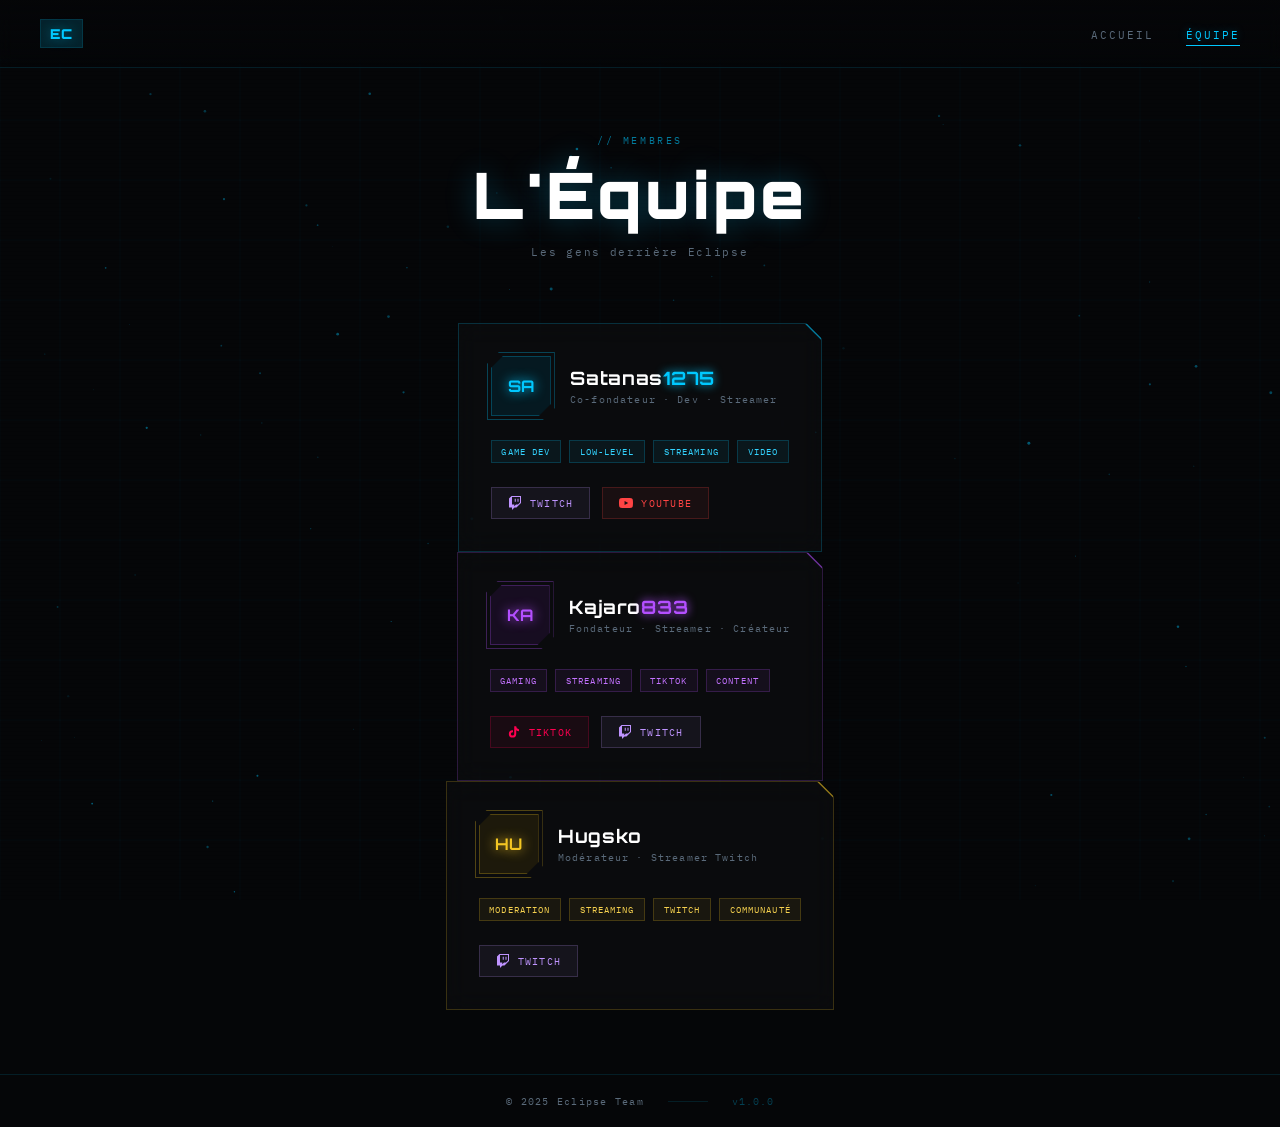
==== team/index.html @ 4bcd733f "Add files via upload" ====
<!DOCTYPE html>
<html lang="fr" dir="ltr">
<head>
    <meta charset="utf-8">
    <meta name="viewport" content="width=device-width, initial-scale=1.0">
    <meta name="description" content="Eclipse Team — L'équipe">
    <meta name="author" content="Eclipse Team">
    <title>Eclipse Team — Équipe</title>
    <link rel="preconnect" href="https://fonts.googleapis.com">
    <link rel="preconnect" href="https://fonts.gstatic.com" crossorigin>
    <link href="https://fonts.googleapis.com/css2?family=Orbitron:wght@400;700;900&family=IBM+Plex+Mono:wght@300;400&display=swap" rel="stylesheet">
    <link rel="stylesheet" href="style.css">
    <link rel="stylesheet" href="../style.css">
</head>
<body>

    <canvas id="bg-canvas"></canvas>
    <div class="scanlines"></div>

    <header>
        <nav>
            <div class="logo-mark">EC</div>
            <ul>
                <li><a href="../" class="nav-link">Accueil</a></li>
                <li><a href="" class="nav-link active">Équipe</a></li>
            </ul>
        </nav>
    </header>

    <main>
        <div class="page-header">
            <span class="page-label">// MEMBRES</span>
            <h2 class="page-title">L'Équipe</h2>
            <p class="page-sub">Les gens derrière Eclipse</p>
        </div>

            <!-- ── Satanas1275 ── -->
            <div class="card" style="--accent:#00c8ff; --i:0">
                <div class="card-glow"></div>
                <div class="card-top">
                    <div class="avatar">
                        <span class="avatar-initials">SA</span>
                        <div class="avatar-ring"></div>
                    </div>
                    <div class="card-id">
                        <h3 class="card-name">Satanas<span class="name-suffix">1275</span></h3>
                        <span class="card-role">Co-fondateur · Dev · Streamer</span>
                    </div>
                </div>

                <div class="card-tags">
                    <span class="chip">Game Dev</span>
                    <span class="chip">Low-level</span>
                    <span class="chip">Streaming</span>
                    <span class="chip">Video</span>
                </div>

                <div class="card-socials">
                    <!-- Twitch -->
                    <a href="https://twitch.tv/satanas_tw" target="_blank" rel="noopener" class="social-btn twitch">
                        <svg viewBox="0 0 24 24" fill="currentColor" width="14" height="14"><path d="M11.571 4.714h1.715v5.143H11.57zm4.715 0H18v5.143h-1.714zM6 0L1.714 4.286v15.428h5.143V24l4.286-4.286h3.428L22.286 12V0zm14.571 11.143l-3.428 3.428h-3.429l-3 3v-3H6.857V1.714h13.714z"/></svg>
                        Twitch
                    </a>
                    <!-- YouTube -->
                    <a href="https://youtube.com/@satanas1275" target="_blank" rel="noopener" class="social-btn youtube">
                        <svg viewBox="0 0 24 24" fill="currentColor" width="14" height="14"><path d="M23.498 6.186a3.016 3.016 0 0 0-2.122-2.136C19.505 3.545 12 3.545 12 3.545s-7.505 0-9.377.505A3.017 3.017 0 0 0 .502 6.186C0 8.07 0 12 0 12s0 3.93.502 5.814a3.016 3.016 0 0 0 2.122 2.136c1.871.505 9.376.505 9.376.505s7.505 0 9.377-.505a3.015 3.015 0 0 0 2.122-2.136C24 15.93 24 12 24 12s0-3.93-.502-5.814zM9.545 15.568V8.432L15.818 12l-6.273 3.568z"/></svg>
                        YouTube
                    </a>
                </div>
            </div>

            <!-- ── Kajaro833 ── -->
            <div class="card" style="--accent:#b44fff; --i:1">
                <div class="card-glow"></div>
                <div class="card-top">
                    <div class="avatar">
                        <span class="avatar-initials">KA</span>
                        <div class="avatar-ring"></div>
                    </div>
                    <div class="card-id">
                        <h3 class="card-name">Kajaro<span class="name-suffix">833</span></h3>
                        <span class="card-role">Fondateur · Streamer · Créateur</span>
                    </div>
                </div>

                <div class="card-tags">
                    <span class="chip">Gaming</span>
                    <span class="chip">Streaming</span>
                    <span class="chip">TikTok</span>
                    <span class="chip">Content</span>
                </div>

                <div class="card-socials">
                    <!-- TikTok -->
                    <a href="https://tiktok.com/@kajaro_833" target="_blank" rel="noopener" class="social-btn tiktok">
                        <svg viewBox="0 0 24 24" fill="currentColor" width="14" height="14"><path d="M19.59 6.69a4.83 4.83 0 0 1-3.77-4.25V2h-3.45v13.67a2.89 2.89 0 0 1-2.88 2.5 2.89 2.89 0 0 1-2.89-2.89 2.89 2.89 0 0 1 2.89-2.89c.28 0 .54.04.79.1V9.01a6.34 6.34 0 0 0-.79-.05 6.34 6.34 0 0 0-6.34 6.34 6.34 6.34 0 0 0 6.34 6.34 6.34 6.34 0 0 0 6.33-6.34V9.05a8.16 8.16 0 0 0 4.77 1.52V7.12a4.85 4.85 0 0 1-1-.43z"/></svg>
                        TikTok
                    </a>
                    <!-- Twitch -->
                    <a href="https://twitch.tv/kajaro_833" target="_blank" rel="noopener" class="social-btn twitch">
                        <svg viewBox="0 0 24 24" fill="currentColor" width="14" height="14"><path d="M11.571 4.714h1.715v5.143H11.57zm4.715 0H18v5.143h-1.714zM6 0L1.714 4.286v15.428h5.143V24l4.286-4.286h3.428L22.286 12V0zm14.571 11.143l-3.428 3.428h-3.429l-3 3v-3H6.857V1.714h13.714z"/></svg>
                        Twitch
                    </a>
                </div>
            </div>

            <!-- ── Hugsko ── -->
            <div class="card" style="--accent:#f3c623; --i:2">
                <div class="card-glow"></div>
                <div class="card-top">
                    <div class="avatar">
                        <span class="avatar-initials">HU</span>
                        <div class="avatar-ring"></div>
                    </div>
                    <div class="card-id">
                        <h3 class="card-name">Hugsko</h3>
                        <span class="card-role">Modérateur · Streamer Twitch</span>
                    </div>
                </div>

                <div class="card-tags">
                    <span class="chip">Moderation</span>
                    <span class="chip">Streaming</span>
                    <span class="chip">Twitch</span>
                    <span class="chip">Communauté</span>
                </div>

                <div class="card-socials">
                    <!-- Twitch -->
                    <a href="https://twitch.tv/hugo_zzn" target="_blank" rel="noopener" class="social-btn twitch">
                        <svg viewBox="0 0 24 24" fill="currentColor" width="14" height="14"><path d="M11.571 4.714h1.715v5.143H11.57zm4.715 0H18v5.143h-1.714zM6 0L1.714 4.286v15.428h5.143V24l4.286-4.286h3.428L22.286 12V0zm14.571 11.143l-3.428 3.428h-3.429l-3 3v-3H6.857V1.714h13.714z"/></svg>
                        Twitch
                    </a>
                </div>
            </div>

        </div>
    </main>

    <footer>
        <span class="footer-copy">&copy; 2025 Eclipse Team</span>
        <span class="footer-line"></span>
        <span class="footer-mono">v1.0.0</span>
    </footer>

    <script>
        const canvas = document.getElementById('bg-canvas');
        const ctx = canvas.getContext('2d');
        let W, H, particles = [];

        function resize() { W = canvas.width = window.innerWidth; H = canvas.height = window.innerHeight; }

        class Particle {
            constructor() { this.reset(true); }
            reset(init) {
                this.x  = Math.random() * W;
                this.y  = init ? Math.random() * H : H + 10;
                this.vy = -(0.2 + Math.random() * 0.5);
                this.vx = (Math.random() - 0.5) * 0.2;
                this.r  = Math.random() * 1.2 + 0.3;
                this.a  = Math.random() * 0.4 + 0.08;
            }
            update() { this.x += this.vx; this.y += this.vy; if (this.y < -10) this.reset(false); }
            draw() {
                ctx.beginPath();
                ctx.arc(this.x, this.y, this.r, 0, Math.PI * 2);
                ctx.fillStyle = `rgba(0,200,255,${this.a})`;
                ctx.fill();
            }
        }

        function initParticles() { particles = Array.from({length: 100}, () => new Particle()); }

        function drawGrid() {
            ctx.strokeStyle = 'rgba(0,200,255,0.035)';
            ctx.lineWidth = 1;
            const step = 60;
            for (let x = 0; x < W; x += step) { ctx.beginPath(); ctx.moveTo(x,0); ctx.lineTo(x,H); ctx.stroke(); }
            for (let y = 0; y < H; y += step) { ctx.beginPath(); ctx.moveTo(0,y); ctx.lineTo(W,y); ctx.stroke(); }
        }

        function loop() {
            ctx.clearRect(0,0,W,H);
            drawGrid();
            particles.forEach(p => { p.update(); p.draw(); });
            requestAnimationFrame(loop);
        }

        resize(); initParticles(); loop();
        window.addEventListener('resize', () => { resize(); initParticles(); });
    </script>
</body>
</html>
---- team/style.css ----
/* ── Page header ────────────────────────────────────────────── */
.page-header {
    text-align: center;
    margin-bottom: 4rem;
    animation: fadeUp 0.6s ease both;
}

.page-label {
    font-family: var(--font-mono);
    font-size: 0.65rem;
    letter-spacing: 0.25em;
    color: var(--cyan);
    opacity: 0.6;
    background: transparent;
}

.page-title {
    font-family: var(--font-display);
    font-size: clamp(2.2rem, 6vw, 4rem);
    font-weight: 900;
    letter-spacing: 0.06em;
    color: #fff;
    text-shadow: 0 0 30px rgba(0,200,255,0.3);
    margin: 0.4rem 0 0.6rem;
    background: transparent;
}

.page-sub {
    font-family: var(--font-mono);
    font-size: 0.7rem;
    letter-spacing: 0.15em;
    color: var(--muted);
    background: transparent;
}

/* ── Cards grid ─────────────────────────────────────────────── */
.cards-grid {
    display: grid;
    grid-template-columns: repeat(auto-fit, minmax(300px, 380px));
    gap: 2rem;
    justify-content: center;
    width: 100%;
    max-width: 900px;
}

/* ── Card ───────────────────────────────────────────────────── */
.card {
    position: relative;
    border: 1px solid color-mix(in srgb, var(--accent) 20%, transparent);
    background: rgba(255,255,255,0.025);
    backdrop-filter: blur(12px);
    padding: 2rem;
    display: flex;
    flex-direction: column;
    gap: 1.5rem;
    overflow: hidden;
    animation: fadeUp 0.6s ease both;
    animation-delay: calc(var(--i) * 0.15s);
    transition: border-color 0.3s, transform 0.3s;
    clip-path: polygon(0 0, calc(100% - 16px) 0, 100% 16px, 100% 100%, 0 100%);
}

.card:hover {
    border-color: color-mix(in srgb, var(--accent) 50%, transparent);
    transform: translateY(-4px);
}

/* Corner cut accent */
.card::before {
    content: '';
    position: absolute;
    top: 0; right: 0;
    width: 16px; height: 16px;
    background: var(--accent);
    clip-path: polygon(0 0, 100% 0, 100% 100%);
    opacity: 0.6;
}

/* Glow effect on hover */
.card-glow {
    position: absolute;
    inset: 0;
    pointer-events: none;
    background: radial-gradient(ellipse at 50% -20%, color-mix(in srgb, var(--accent) 12%, transparent), transparent 70%);
    opacity: 0;
    transition: opacity 0.4s;
    z-index: 0;
}

.card:hover .card-glow { opacity: 1; }

/* ── Card top ───────────────────────────────────────────────── */
.card-top {
    display: flex;
    align-items: center;
    gap: 1.2rem;
    position: relative;
    z-index: 1;
    background: transparent;
}

/* ── Avatar ─────────────────────────────────────────────────── */
.avatar {
    position: relative;
    width: 60px; height: 60px;
    flex-shrink: 0;
    background: transparent;
}

.avatar-initials {
    position: absolute;
    inset: 0;
    display: flex;
    align-items: center;
    justify-content: center;
    font-family: var(--font-display);
    font-size: 1rem;
    font-weight: 700;
    color: var(--accent);
    background: color-mix(in srgb, var(--accent) 10%, #050608);
    border: 1px solid color-mix(in srgb, var(--accent) 25%, transparent);
    text-shadow: 0 0 12px var(--accent);
    clip-path: polygon(12px 0%, 100% 0%, 100% calc(100% - 12px), calc(100% - 12px) 100%, 0% 100%, 0% 12px);
}

.avatar-ring {
    position: absolute;
    inset: -4px;
    border: 1px solid color-mix(in srgb, var(--accent) 30%, transparent);
    clip-path: polygon(12px 0%, 100% 0%, 100% calc(100% - 12px), calc(100% - 12px) 100%, 0% 100%, 0% 12px);
    animation: ringPulse 3s infinite;
    background: transparent;
}

@keyframes ringPulse {
    0%,100% { opacity: 0.4; }
    50% { opacity: 1; }
}

/* ── Card ID ────────────────────────────────────────────────── */
.card-id {
    display: flex;
    flex-direction: column;
    gap: 0.3rem;
    background: transparent;
}

.card-name {
    font-family: var(--font-display);
    font-size: 1.15rem;
    font-weight: 700;
    color: #fff;
    letter-spacing: 0.04em;
    background: transparent;
}

.name-suffix {
    color: var(--accent);
    text-shadow: 0 0 10px var(--accent);
    background: transparent;
}

.card-role {
    font-family: var(--font-mono);
    font-size: 0.6rem;
    letter-spacing: 0.12em;
    color: var(--muted);
    background: transparent;
}

/* ── Chips ──────────────────────────────────────────────────── */
.card-tags {
    display: flex;
    flex-wrap: wrap;
    gap: 0.5rem;
    position: relative;
    z-index: 1;
    background: transparent;
}

.chip {
    font-family: var(--font-mono);
    font-size: 0.58rem;
    letter-spacing: 0.12em;
    text-transform: uppercase;
    color: color-mix(in srgb, var(--accent) 80%, white);
    border: 1px solid color-mix(in srgb, var(--accent) 20%, transparent);
    background: color-mix(in srgb, var(--accent) 6%, transparent);
    padding: 0.25rem 0.6rem;
}

/* ── Socials ────────────────────────────────────────────────── */
.card-socials {
    display: flex;
    gap: 0.75rem;
    flex-wrap: wrap;
    position: relative;
    z-index: 1;
    background: transparent;
}

.social-btn {
    display: inline-flex;
    align-items: center;
    gap: 0.5rem;
    font-family: var(--font-mono);
    font-size: 0.65rem;
    letter-spacing: 0.12em;
    text-transform: uppercase;
    text-decoration: none;
    padding: 0.5rem 1rem;
    border: 1px solid transparent;
    transition: background 0.2s, border-color 0.2s, box-shadow 0.2s, transform 0.15s;
}

.social-btn:hover { transform: translateY(-2px); }

.social-btn.twitch {
    color: #bf94ff;
    border-color: rgba(191,148,255,0.2);
    background: rgba(191,148,255,0.06);
}
.social-btn.twitch:hover {
    background: rgba(191,148,255,0.14);
    border-color: rgba(191,148,255,0.5);
    box-shadow: 0 0 14px rgba(191,148,255,0.25);
}

.social-btn.youtube {
    color: #ff4444;
    border-color: rgba(255,68,68,0.2);
    background: rgba(255,68,68,0.06);
}
.social-btn.youtube:hover {
    background: rgba(255,68,68,0.14);
    border-color: rgba(255,68,68,0.5);
    box-shadow: 0 0 14px rgba(255,68,68,0.25);
}

.social-btn.tiktok {
    color: #ff0050;
    border-color: rgba(255,0,80,0.2);
    background: rgba(255,0,80,0.06);
}
.social-btn.tiktok:hover {
    background: rgba(255,0,80,0.14);
    border-color: rgba(255,0,80,0.5);
    box-shadow: 0 0 14px rgba(255,0,80,0.25);
}

/* ── Responsive ─────────────────────────────────────────────── */
@media (max-width: 500px) {
    .cards-grid { grid-template-columns: 1fr; }
    .card { padding: 1.5rem; }
}
---- style.css ----
/* ── Variables ──────────────────────────────────────────────── */
:root {
    --cyan:    #00c8ff;
    --cyan-dim: rgba(0,200,255,0.15);
    --cyan-glow: rgba(0,200,255,0.4);
    --bg:      #050608;
    --surface: rgba(255,255,255,0.03);
    --border:  rgba(0,200,255,0.12);
    --text:    #e8edf2;
    --muted:   #5a6a7a;
    --font-display: 'Orbitron', sans-serif;
    --font-mono:    'IBM Plex Mono', monospace;
}

/* ── Reset ──────────────────────────────────────────────────── */
*, *::before, *::after {
    margin: 0; padding: 0; box-sizing: border-box;
}

html { scroll-behavior: smooth; }

body {
    background-color: var(--bg);
    color: var(--text);
    font-family: var(--font-mono);
    min-height: 100vh;
    display: flex;
    flex-direction: column;
    overflow-x: hidden;
}

/* ── Canvas background ──────────────────────────────────────── */
#bg-canvas {
    position: fixed;
    inset: 0;
    z-index: 0;
    pointer-events: none;
}

/* ── Scanlines ──────────────────────────────────────────────── */
.scanlines {
    position: fixed;
    inset: 0;
    z-index: 1;
    pointer-events: none;
    background: repeating-linear-gradient(
        to bottom,
        transparent 0px,
        transparent 3px,
        rgba(0,0,0,0.08) 3px,
        rgba(0,0,0,0.08) 4px
    );
}

/* ── Header / Nav ───────────────────────────────────────────── */
header {
    position: fixed;
    top: 0; left: 0; right: 0;
    z-index: 100;
    padding: 1.2rem 2.5rem;
    background: linear-gradient(to bottom, rgba(5,6,8,0.95), transparent);
    backdrop-filter: blur(8px);
    border-bottom: 1px solid var(--border);
}

nav {
    display: flex;
    align-items: center;
    gap: 2rem;
    max-width: 1200px;
    margin: 0 auto;
    background: transparent; /* reset global * override */
}

.logo-mark {
    font-family: var(--font-display);
    font-size: 0.85rem;
    font-weight: 900;
    letter-spacing: 0.1em;
    color: var(--cyan);
    border: 1px solid var(--border);
    padding: 0.3rem 0.55rem;
    background: var(--cyan-dim);
    text-shadow: 0 0 12px var(--cyan-glow);
}

nav ul {
    list-style: none;
    display: flex;
    gap: 2rem;
    margin-left: auto;
    background: transparent;
}

nav ul li { background: transparent; }

.nav-link {
    font-family: var(--font-mono);
    font-size: 0.7rem;
    letter-spacing: 0.18em;
    text-transform: uppercase;
    color: var(--muted);
    text-decoration: none;
    transition: color 0.2s;
    position: relative;
    background: transparent;
}

.nav-link::after {
    content: '';
    position: absolute;
    bottom: -4px; left: 0;
    width: 0; height: 1px;
    background: var(--cyan);
    transition: width 0.25s;
}

.nav-link:hover, .nav-link.active {
    color: var(--cyan);
    text-shadow: 0 0 8px var(--cyan-glow);
}
.nav-link:hover::after, .nav-link.active::after { width: 100%; }

/* ── Main ───────────────────────────────────────────────────── */
main {
    flex: 1;
    display: flex;
    flex-direction: column;
    align-items: center;
    justify-content: center;
    position: relative;
    z-index: 10;
    padding: 8rem 2rem 4rem;
}

/* ── Hero ───────────────────────────────────────────────────── */
.hero {
    text-align: center;
    display: flex;
    flex-direction: column;
    align-items: center;
    gap: 2rem;
    animation: fadeUp 0.8s ease both;
}

@keyframes fadeUp {
    from { opacity: 0; transform: translateY(30px); }
    to   { opacity: 1; transform: translateY(0); }
}

/* ── Glitch title ───────────────────────────────────────────── */
.glitch-wrapper { position: relative; }

.glitch {
    font-family: var(--font-display);
    font-size: clamp(4rem, 14vw, 9rem);
    font-weight: 900;
    letter-spacing: 0.08em;
    color: #fff;
    text-shadow:
        0 0 20px rgba(0,200,255,0.5),
        0 0 60px rgba(0,200,255,0.2);
    position: relative;
    animation: glitchAnim 6s infinite;
    user-select: none;
}

.glitch::before,
.glitch::after {
    content: attr(data-text);
    position: absolute;
    top: 0; left: 0;
    width: 100%;
    font-family: var(--font-display);
    font-weight: 900;
}

.glitch::before {
    color: var(--cyan);
    animation: glitch1 6s infinite;
    clip-path: polygon(0 20%, 100% 20%, 100% 40%, 0 40%);
    opacity: 0.7;
}

.glitch::after {
    color: #ff3060;
    animation: glitch2 6s infinite;
    clip-path: polygon(0 60%, 100% 60%, 100% 75%, 0 75%);
    opacity: 0.5;
}

@keyframes glitchAnim {
    0%,90%,100% { transform: none; }
    92%  { transform: skew(-1deg); }
    94%  { transform: skew(1deg); }
}

@keyframes glitch1 {
    0%,90%,100% { transform: none; opacity:0; }
    91%  { transform: translate(-4px, 0); opacity:0.7; }
    93%  { transform: translate(4px, 0); opacity:0.7; }
    95%  { transform: none; opacity:0; }
}

@keyframes glitch2 {
    0%,90%,100% { transform: none; opacity:0; }
    92%  { transform: translate(3px, 0); opacity:0.5; }
    94%  { transform: translate(-3px,0); opacity:0.5; }
    96%  { transform: none; opacity:0; }
}

/* ── Tagline ────────────────────────────────────────────────── */
.tagline {
    display: flex;
    align-items: center;
    gap: 0.8rem;
    flex-wrap: wrap;
    justify-content: center;
}

.tag {
    font-family: var(--font-mono);
    font-size: 0.7rem;
    letter-spacing: 0.2em;
    color: var(--muted);
    animation: fadeUp 0.6s ease both;
    animation-delay: calc(0.3s + var(--i) * 0.1s);
    transition: color 0.2s;
}

.tag:hover { color: var(--cyan); }

.dot {
    color: var(--border);
    font-size: 0.8rem;
}

/* ── CTA row ────────────────────────────────────────────────── */
.cta-row {
    display: flex;
    align-items: center;
    gap: 1.5rem;
    margin-top: 0.5rem;
    animation: fadeUp 0.6s 0.7s ease both;
}

.btn-primary {
    font-family: var(--font-mono);
    font-size: 0.7rem;
    letter-spacing: 0.18em;
    text-transform: uppercase;
    color: var(--bg);
    background: var(--cyan);
    padding: 0.75rem 1.8rem;
    text-decoration: none;
    clip-path: polygon(8px 0%, 100% 0%, calc(100% - 8px) 100%, 0% 100%);
    transition: background 0.2s, box-shadow 0.2s;
    box-shadow: 0 0 20px var(--cyan-glow);
}

.btn-primary:hover {
    background: #fff;
    box-shadow: 0 0 40px var(--cyan-glow);
}

.status-pill {
    display: flex;
    align-items: center;
    gap: 0.5rem;
    font-size: 0.65rem;
    letter-spacing: 0.15em;
    color: var(--muted);
    border: 1px solid var(--border);
    padding: 0.45rem 0.9rem;
    background: var(--surface);
}

.live-dot {
    width: 6px; height: 6px;
    background: #00ff88;
    border-radius: 50%;
    box-shadow: 0 0 8px #00ff88;
    animation: pulse 1.5s infinite;
}

@keyframes pulse {
    0%,100% { opacity:1; transform: scale(1); }
    50% { opacity:0.5; transform: scale(1.4); }
}

/* ── Stats bar ──────────────────────────────────────────────── */
.stats-bar {
    display: flex;
    align-items: center;
    gap: 0;
    margin-top: 5rem;
    border: 1px solid var(--border);
    background: var(--surface);
    backdrop-filter: blur(8px);
    animation: fadeUp 0.6s 0.9s ease both;
    overflow: hidden;
}

.stat {
    display: flex;
    flex-direction: column;
    align-items: center;
    padding: 1.5rem 3rem;
    gap: 0.3rem;
    background: transparent;
}

.stat-num {
    font-family: var(--font-display);
    font-size: 1.8rem;
    font-weight: 700;
    color: var(--cyan);
    text-shadow: 0 0 16px var(--cyan-glow);
    background: transparent;
}

.stat-label {
    font-family: var(--font-mono);
    font-size: 0.6rem;
    letter-spacing: 0.15em;
    text-transform: uppercase;
    color: var(--muted);
    background: transparent;
}

.divider {
    width: 1px;
    height: 3rem;
    background: var(--border);
    flex-shrink: 0;
}

/* ── Footer ─────────────────────────────────────────────────── */
footer {
    position: relative;
    z-index: 10;
    display: flex;
    align-items: center;
    justify-content: center;
    gap: 1.5rem;
    padding: 1.2rem 2rem;
    border-top: 1px solid var(--border);
    background: transparent;
}

.footer-copy {
    font-family: var(--font-mono);
    font-size: 0.65rem;
    letter-spacing: 0.12em;
    color: var(--muted);
    background: transparent;
}

.footer-line {
    display: block;
    width: 40px; height: 1px;
    background: var(--border);
}

.footer-mono {
    font-family: var(--font-mono);
    font-size: 0.6rem;
    letter-spacing: 0.1em;
    color: rgba(0,200,255,0.3);
    background: transparent;
}

/* ── Responsive ─────────────────────────────────────────────── */
@media (max-width: 600px) {
    .stats-bar { flex-direction: column; }
    .divider { width: 80%; height: 1px; }
    .stat { padding: 1.2rem 2rem; }
    .cta-row { flex-direction: column; }
    header { padding: 1rem 1.2rem; }
    nav ul { gap: 1.2rem; }
}
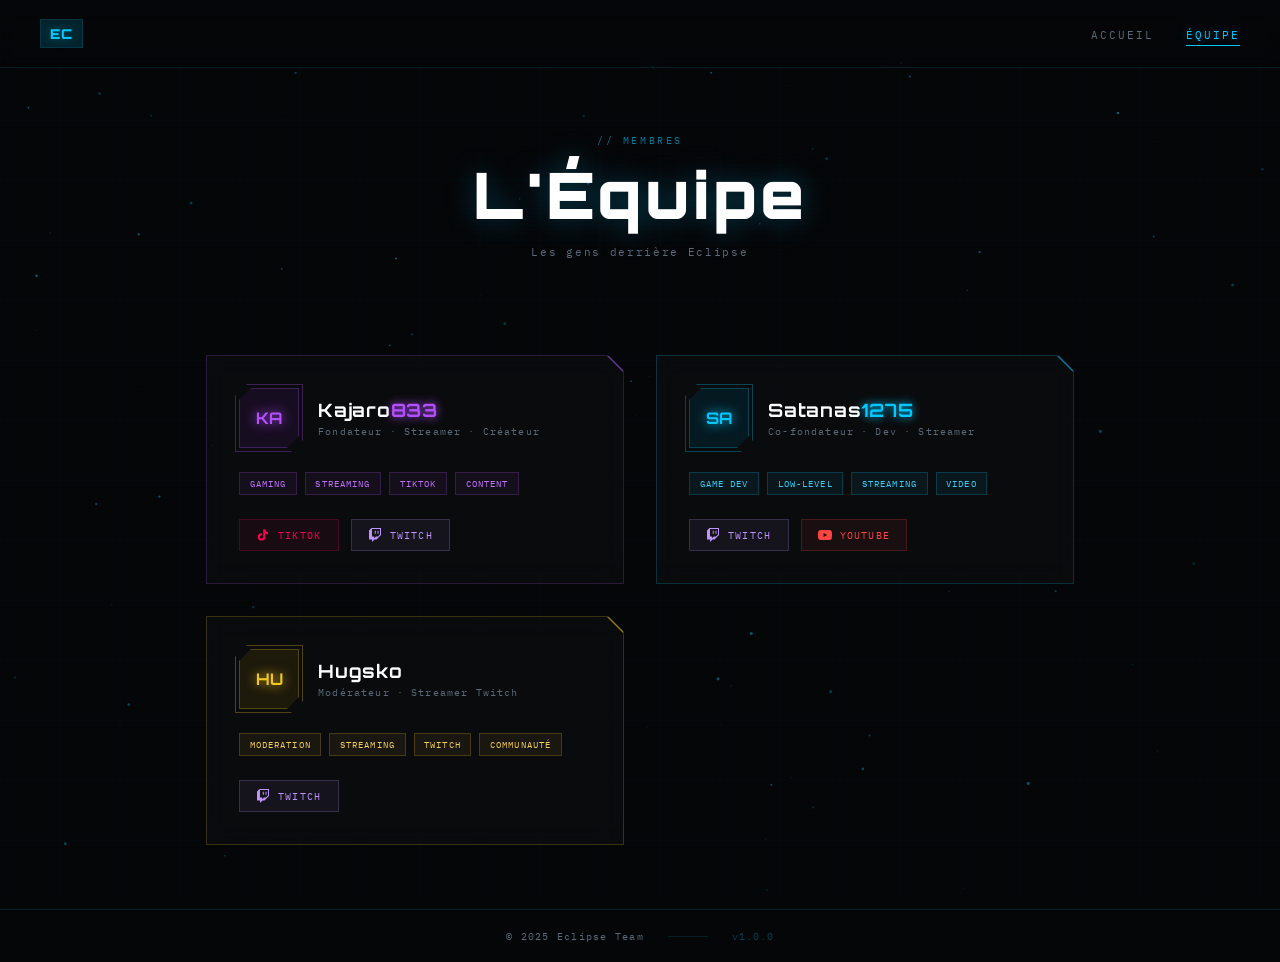
==== commit 398f5f22: "Add files via upload" ====
--- a/team/index.html
+++ b/team/index.html
@@ -34,8 +34,44 @@
             <p class="page-sub">Les gens derrière Eclipse</p>
         </div>
 
+        <div class="cards-grid">
+            <!-- ── Kajaro833 ── -->
+            <div class="card" style="--accent:#b44fff; --i:0">
+                <div class="card-glow"></div>
+                <div class="card-top">
+                    <div class="avatar">
+                        <span class="avatar-initials">KA</span>
+                        <div class="avatar-ring"></div>
+                    </div>
+                    <div class="card-id">
+                        <h3 class="card-name">Kajaro<span class="name-suffix">833</span></h3>
+                        <span class="card-role">Fondateur · Streamer · Créateur</span>
+                    </div>
+                </div>
+
+                <div class="card-tags">
+                    <span class="chip">Gaming</span>
+                    <span class="chip">Streaming</span>
+                    <span class="chip">TikTok</span>
+                    <span class="chip">Content</span>
+                </div>
+
+                <div class="card-socials">
+                    <!-- TikTok -->
+                    <a href="https://tiktok.com/@kajaro_833" target="_blank" rel="noopener" class="social-btn tiktok">
+                        <svg viewBox="0 0 24 24" fill="currentColor" width="14" height="14"><path d="M19.59 6.69a4.83 4.83 0 0 1-3.77-4.25V2h-3.45v13.67a2.89 2.89 0 0 1-2.88 2.5 2.89 2.89 0 0 1-2.89-2.89 2.89 2.89 0 0 1 2.89-2.89c.28 0 .54.04.79.1V9.01a6.34 6.34 0 0 0-.79-.05 6.34 6.34 0 0 0-6.34 6.34 6.34 6.34 0 0 0 6.34 6.34 6.34 6.34 0 0 0 6.33-6.34V9.05a8.16 8.16 0 0 0 4.77 1.52V7.12a4.85 4.85 0 0 1-1-.43z"/></svg>
+                        TikTok
+                    </a>
+                    <!-- Twitch -->
+                    <a href="https://twitch.tv/kajaro_833" target="_blank" rel="noopener" class="social-btn twitch">
+                        <svg viewBox="0 0 24 24" fill="currentColor" width="14" height="14"><path d="M11.571 4.714h1.715v5.143H11.57zm4.715 0H18v5.143h-1.714zM6 0L1.714 4.286v15.428h5.143V24l4.286-4.286h3.428L22.286 12V0zm14.571 11.143l-3.428 3.428h-3.429l-3 3v-3H6.857V1.714h13.714z"/></svg>
+                        Twitch
+                    </a>
+                </div>
+            </div>
+
             <!-- ── Satanas1275 ── -->
-            <div class="card" style="--accent:#00c8ff; --i:0">
+            <div class="card" style="--accent:#00c8ff; --i:1">
                 <div class="card-glow"></div>
                 <div class="card-top">
                     <div class="avatar">
@@ -65,41 +101,6 @@
                     <a href="https://youtube.com/@satanas1275" target="_blank" rel="noopener" class="social-btn youtube">
                         <svg viewBox="0 0 24 24" fill="currentColor" width="14" height="14"><path d="M23.498 6.186a3.016 3.016 0 0 0-2.122-2.136C19.505 3.545 12 3.545 12 3.545s-7.505 0-9.377.505A3.017 3.017 0 0 0 .502 6.186C0 8.07 0 12 0 12s0 3.93.502 5.814a3.016 3.016 0 0 0 2.122 2.136c1.871.505 9.376.505 9.376.505s7.505 0 9.377-.505a3.015 3.015 0 0 0 2.122-2.136C24 15.93 24 12 24 12s0-3.93-.502-5.814zM9.545 15.568V8.432L15.818 12l-6.273 3.568z"/></svg>
                         YouTube
-                    </a>
-                </div>
-            </div>
-
-            <!-- ── Kajaro833 ── -->
-            <div class="card" style="--accent:#b44fff; --i:1">
-                <div class="card-glow"></div>
-                <div class="card-top">
-                    <div class="avatar">
-                        <span class="avatar-initials">KA</span>
-                        <div class="avatar-ring"></div>
-                    </div>
-                    <div class="card-id">
-                        <h3 class="card-name">Kajaro<span class="name-suffix">833</span></h3>
-                        <span class="card-role">Fondateur · Streamer · Créateur</span>
-                    </div>
-                </div>
-
-                <div class="card-tags">
-                    <span class="chip">Gaming</span>
-                    <span class="chip">Streaming</span>
-                    <span class="chip">TikTok</span>
-                    <span class="chip">Content</span>
-                </div>
-
-                <div class="card-socials">
-                    <!-- TikTok -->
-                    <a href="https://tiktok.com/@kajaro_833" target="_blank" rel="noopener" class="social-btn tiktok">
-                        <svg viewBox="0 0 24 24" fill="currentColor" width="14" height="14"><path d="M19.59 6.69a4.83 4.83 0 0 1-3.77-4.25V2h-3.45v13.67a2.89 2.89 0 0 1-2.88 2.5 2.89 2.89 0 0 1-2.89-2.89 2.89 2.89 0 0 1 2.89-2.89c.28 0 .54.04.79.1V9.01a6.34 6.34 0 0 0-.79-.05 6.34 6.34 0 0 0-6.34 6.34 6.34 6.34 0 0 0 6.34 6.34 6.34 6.34 0 0 0 6.33-6.34V9.05a8.16 8.16 0 0 0 4.77 1.52V7.12a4.85 4.85 0 0 1-1-.43z"/></svg>
-                        TikTok
-                    </a>
-                    <!-- Twitch -->
-                    <a href="https://twitch.tv/kajaro_833" target="_blank" rel="noopener" class="social-btn twitch">
-                        <svg viewBox="0 0 24 24" fill="currentColor" width="14" height="14"><path d="M11.571 4.714h1.715v5.143H11.57zm4.715 0H18v5.143h-1.714zM6 0L1.714 4.286v15.428h5.143V24l4.286-4.286h3.428L22.286 12V0zm14.571 11.143l-3.428 3.428h-3.429l-3 3v-3H6.857V1.714h13.714z"/></svg>
-                        Twitch
                     </a>
                 </div>
             </div>
--- a/team/style.css
+++ b/team/style.css
@@ -36,16 +36,20 @@
 /* ── Cards grid ─────────────────────────────────────────────── */
 .cards-grid {
     display: grid;
-    grid-template-columns: repeat(auto-fit, minmax(300px, 380px));
+    grid-template-columns: repeat(auto-fit, minmax(280px, 1fr));
     gap: 2rem;
     justify-content: center;
+    justify-items: center;
     width: 100%;
     max-width: 900px;
+    margin-top: 2rem;
+    padding: 0 1rem;
 }
 
 /* ── Card ───────────────────────────────────────────────────── */
 .card {
     position: relative;
+    width: 100%;
     border: 1px solid color-mix(in srgb, var(--accent) 20%, transparent);
     background: rgba(255,255,255,0.025);
     backdrop-filter: blur(12px);
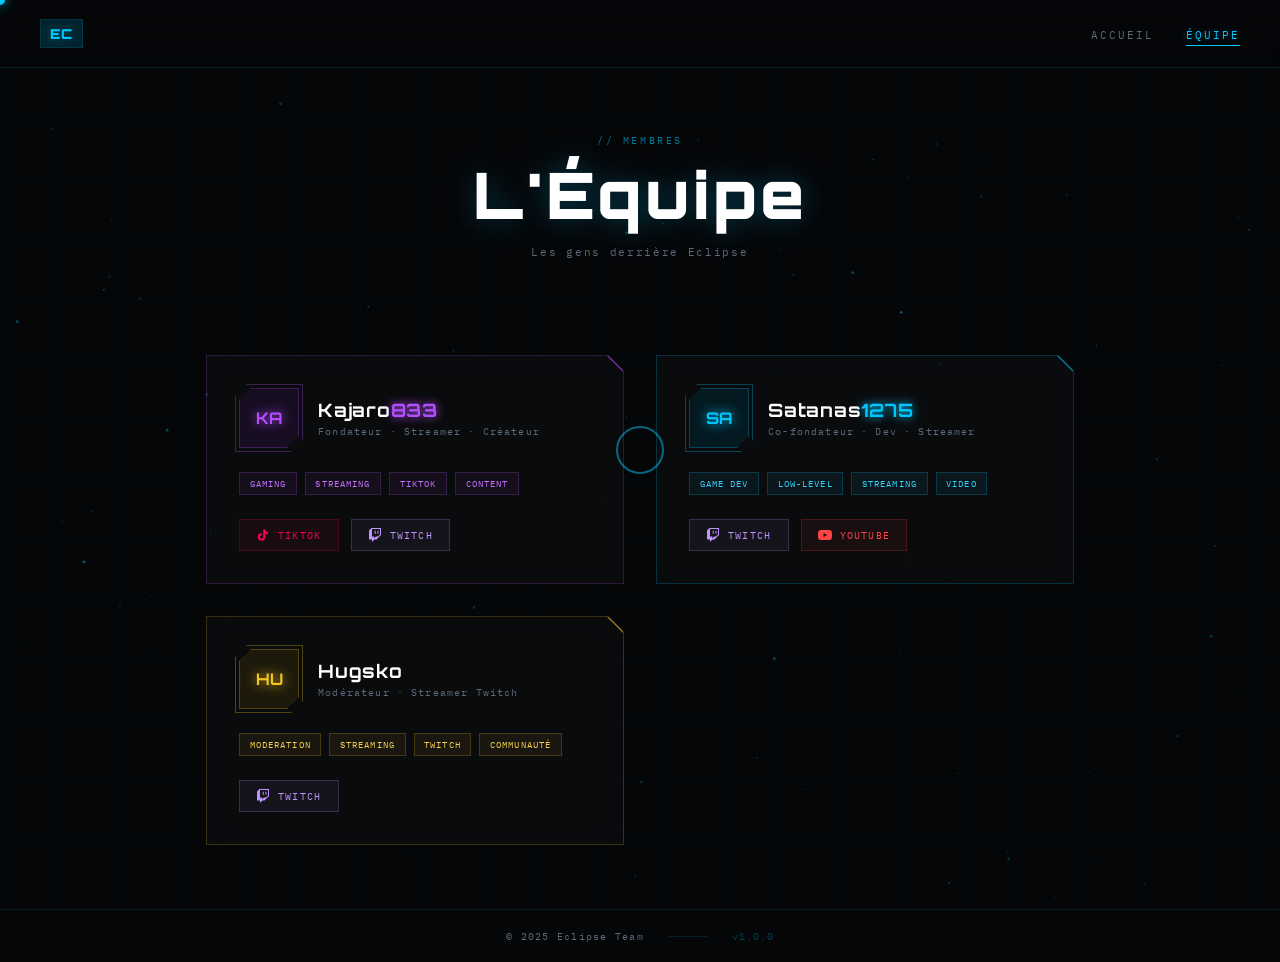
==== commit a6c3f7ef: "added the better cursor v4.5" ====
--- a/team/index.html
+++ b/team/index.html
@@ -16,6 +16,8 @@
 
     <canvas id="bg-canvas"></canvas>
     <div class="scanlines"></div>
+    <div class="cursor-dot"></div>
+    <div class="cursor-ring"></div>
 
     <header>
         <nav>
@@ -189,6 +191,33 @@
 
         resize(); initParticles(); loop();
         window.addEventListener('resize', () => { resize(); initParticles(); });
+
+        // ── Custom cursor follow ring ─────────────────────────────────
+        const cursorDot = document.querySelector('.cursor-dot');
+        const cursorRing = document.querySelector('.cursor-ring');
+        let ringTargetX = window.innerWidth / 2;
+        let ringTargetY = window.innerHeight / 2;
+        let ringPosX = ringTargetX;
+        let ringPosY = ringTargetY;
+        const ringSpeed = 0.16;
+
+        window.addEventListener('mousemove', (event) => {
+            const { clientX, clientY } = event;
+            cursorDot.style.left = `${clientX}px`;
+            cursorDot.style.top = `${clientY}px`;
+            ringTargetX = clientX;
+            ringTargetY = clientY;
+        });
+
+        function animateCursorRing() {
+            ringPosX += (ringTargetX - ringPosX) * ringSpeed;
+            ringPosY += (ringTargetY - ringPosY) * ringSpeed;
+            cursorRing.style.left = `${ringPosX}px`;
+            cursorRing.style.top = `${ringPosY}px`;
+            requestAnimationFrame(animateCursorRing);
+        }
+
+        animateCursorRing();
     </script>
 </body>
 </html>
--- a/style.css
+++ b/style.css
@@ -27,6 +27,44 @@
     display: flex;
     flex-direction: column;
     overflow-x: hidden;
+    cursor: none;
+}
+
+* {
+    cursor: none !important;
+}
+
+.cursor-dot,
+.cursor-ring {
+    position: fixed;
+    top: 0;
+    left: 0;
+    pointer-events: none;
+    transform: translate(-50%, -50%);
+    z-index: 9999;
+}
+
+.cursor-dot {
+    width: 10px;
+    height: 10px;
+    border-radius: 50%;
+    background: var(--cyan);
+    box-shadow: 0 0 12px rgba(0,200,255,0.8);
+}
+
+.cursor-ring {
+    width: 48px;
+    height: 48px;
+    border: 2px solid rgba(0,200,255,0.6);
+    border-radius: 50%;
+    opacity: 0.8;
+    mix-blend-mode: screen;
+}
+
+@media (hover: none), (pointer: coarse) {
+    body { cursor: auto; }
+    .cursor-dot,
+    .cursor-ring { display: none; }
 }
 
 /* ── Canvas background ──────────────────────────────────────── */
